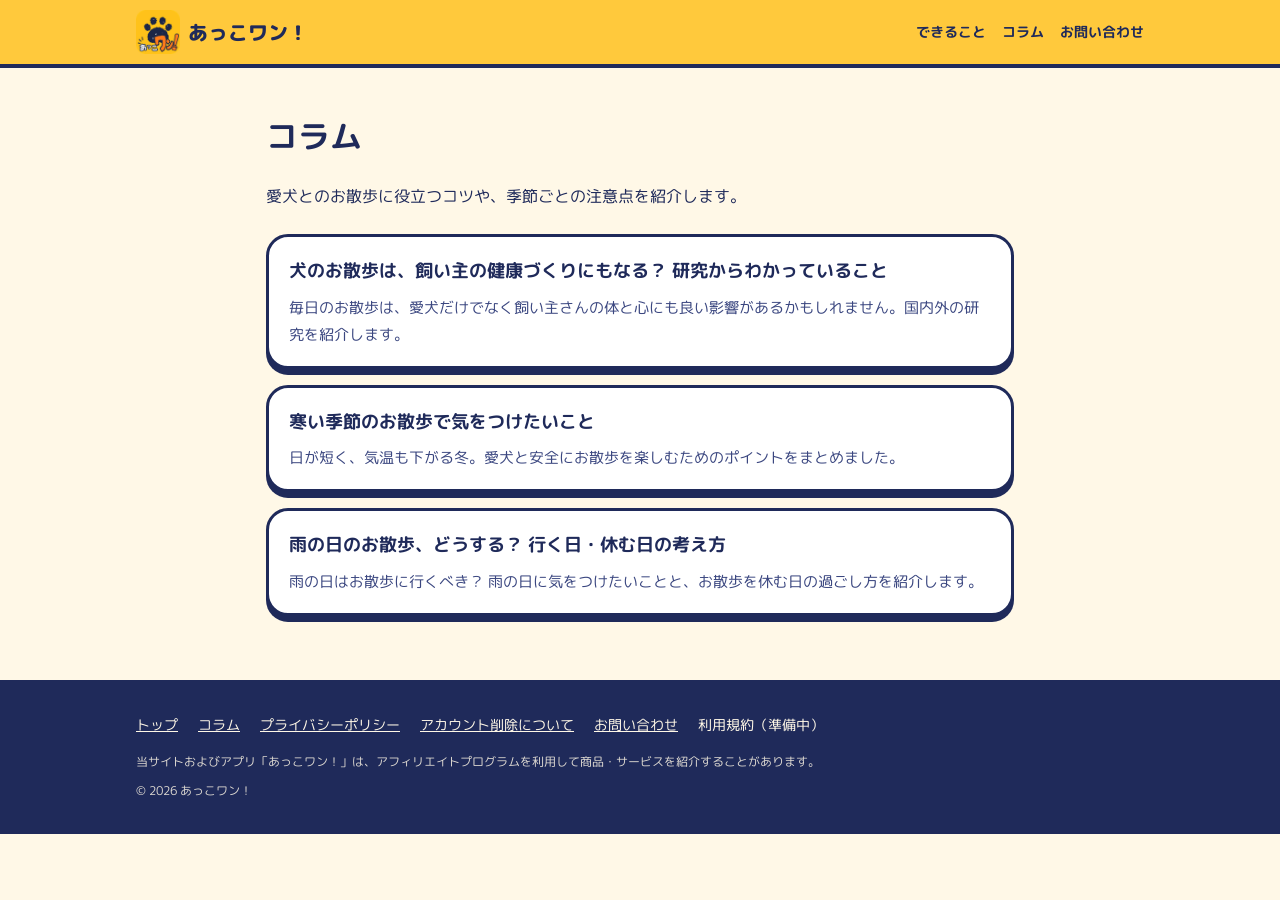
==== column/index.html @ 27e03a6c "Update the site to v8: contact, account deletion, privacy policy, columns Source: Downloads\akkowan-" ====
<!DOCTYPE html>
<html lang="ja">
<head>
  <meta charset="UTF-8">
  <meta name="viewport" content="width=device-width, initial-scale=1">
  <title>コラム｜あっこワン！</title>
  <meta name="description" content="愛犬とのお散歩に役立つコツや、季節ごとの注意点を紹介します。">
  <link rel="icon" href="../assets/favicon-48.png" type="image/png">
  <link rel="apple-touch-icon" href="../assets/apple-touch-icon.png">
  <link rel="preconnect" href="https://fonts.googleapis.com">
  <link rel="preconnect" href="https://fonts.gstatic.com" crossorigin>
  <link href="https://fonts.googleapis.com/css2?family=M+PLUS+Rounded+1c:wght@400;700;800&display=swap" rel="stylesheet">
  <link rel="stylesheet" href="../style.css">
</head>
<body>

<header class="site-header">
  <div class="wrap">
    <a class="brand" href="../index.html"><img src="../assets/icon-96.png" alt=""><span>あっこワン！</span></a>
    <nav class="nav" aria-label="メインメニュー">
      <a href="../index.html#features">できること</a>
      <a href="../column/index.html">コラム</a>
      <a href="../contact.html">お問い合わせ</a>
    </nav>
  </div>
</header>

<main class="doc">
  <h1>コラム</h1>
  <p>愛犬とのお散歩に役立つコツや、季節ごとの注意点を紹介します。</p>
  <div class="column-list">
    <a class="column-item" href="walk-and-owner-health.html">
      <h2>犬のお散歩は、飼い主の健康づくりにもなる？ 研究からわかっていること</h2>
      <p>毎日のお散歩は、愛犬だけでなく飼い主さんの体と心にも良い影響があるかもしれません。国内外の研究を紹介します。</p>
    </a>
    <a class="column-item" href="winter-walk.html">
      <h2>寒い季節のお散歩で気をつけたいこと</h2>
      <p>日が短く、気温も下がる冬。愛犬と安全にお散歩を楽しむためのポイントをまとめました。</p>
    </a>
    <a class="column-item" href="rainy-day-walk.html">
      <h2>雨の日のお散歩、どうする？ 行く日・休む日の考え方</h2>
      <p>雨の日はお散歩に行くべき？ 雨の日に気をつけたいことと、お散歩を休む日の過ごし方を紹介します。</p>
    </a>
  </div>
</main>

<footer class="site-footer">
  <div class="wrap">
    <div class="footer-links">
      <a href="../index.html">トップ</a>
      <a href="../column/index.html">コラム</a>
      <a href="../privacy.html">プライバシーポリシー</a>
      <a href="../delete-account.html">アカウント削除について</a>
      <a href="../contact.html">お問い合わせ</a>
      <span>利用規約（準備中）</span>
    </div>
    <p class="ad-note">当サイトおよびアプリ「あっこワン！」は、アフィリエイトプログラムを利用して商品・サービスを紹介することがあります。</p>
    <p class="copyright">&copy; 2026 あっこワン！</p>
  </div>
</footer>

</body>
</html>
---- style.css ----
/* あっこワン！ 公式サイト 共通スタイル（黄色×ネイビーの絵本風） */
:root {
  --yellow: #FFC93C;
  --yellow-soft: #FFE8A3;
  --cream: #FFF8E7;
  --navy: #1F2A5A;
  --navy-soft: #3B4780;
  --white: #FFFFFF;
  --radius: 22px;
  --shadow: 0 6px 0 var(--navy);
}

* { box-sizing: border-box; }

html { scroll-behavior: smooth; }

body {
  margin: 0;
  background: var(--cream);
  color: var(--navy);
  font-family: "M PLUS Rounded 1c", "Hiragino Maru Gothic ProN", "Hiragino Sans", "Meiryo", sans-serif;
  line-height: 1.8;
  font-size: 16px;
}

a { color: var(--navy); }

.wrap { max-width: 1040px; margin: 0 auto; padding: 0 16px; }

/* ヘッダー */
.site-header {
  background: var(--yellow);
  border-bottom: 4px solid var(--navy);
}
.site-header .wrap {
  display: flex; align-items: center; justify-content: space-between;
  gap: 12px; padding-top: 10px; padding-bottom: 10px;
}
.brand { display: flex; align-items: center; gap: 8px; text-decoration: none; font-weight: 800; font-size: 20px; }
.brand img { width: 44px; height: 44px; }
.nav { display: flex; gap: 16px; font-weight: 700; font-size: 14px; }
.nav a { text-decoration: none; }
.nav a:hover { text-decoration: underline; }

/* ヒーロー */
.hero { background: var(--yellow); padding: 48px 0 64px; position: relative; overflow: hidden; }
.hero .wrap { display: grid; grid-template-columns: 1.1fr 0.9fr; gap: 32px; align-items: center; }
.hero h1 { font-size: clamp(28px, 5vw, 46px); line-height: 1.35; margin: 0 0 12px; font-weight: 800; }
.nb { display: inline-block; }
.hero .catch { display: inline-block; background: var(--navy); color: var(--yellow); padding: 4px 14px; border-radius: 999px; font-weight: 800; margin-bottom: 16px; }
.hero p.lead { font-size: 17px; margin: 0 0 24px; }
.hero-logo { width: min(440px, 100%); justify-self: center; }

.btn {
  display: inline-block; text-decoration: none; font-weight: 800;
  background: var(--white); color: var(--navy);
  border: 3px solid var(--navy); border-radius: 999px;
  padding: 12px 26px; box-shadow: var(--shadow);
  transition: transform .1s, box-shadow .1s;
}
.btn:hover { transform: translateY(2px); box-shadow: 0 4px 0 var(--navy); }
.btn[aria-disabled="true"] { cursor: default; }
.btn-note { display: block; font-size: 13px; margin-top: 12px; }

/* 波の区切り */
.wave { display: block; width: 100%; height: 40px; margin-top: -1px; }

/* セクション */
section { padding: 56px 0; }
.section-title { text-align: center; font-size: clamp(22px, 4vw, 30px); margin: 0 0 8px; font-weight: 800; }
.section-sub { text-align: center; margin: 0 0 32px; color: var(--navy-soft); }

.features { display: grid; grid-template-columns: repeat(3, 1fr); gap: 20px; }
.card {
  background: var(--white); border: 3px solid var(--navy); border-radius: var(--radius);
  padding: 24px 20px; box-shadow: var(--shadow);
}
.card .icon {
  width: 56px; height: 56px; border-radius: 50%; background: var(--yellow);
  border: 3px solid var(--navy); display: grid; place-items: center; margin-bottom: 12px;
}
.card .icon svg { width: 28px; height: 28px; }
.card h3 { margin: 0 0 6px; font-size: 19px; }
.card p { margin: 0; font-size: 15px; }

/* 約束（プライバシー方針） */
.promise { background: var(--navy); color: var(--cream); }
.promise .section-title, .promise .section-sub { color: var(--cream); }
.promise-box {
  max-width: 720px; margin: 0 auto; background: var(--navy-soft);
  border: 3px dashed var(--yellow); border-radius: var(--radius); padding: 24px;
}
.promise-box ul { margin: 0; padding-left: 1.2em; }
.promise-box li { margin: 6px 0; }
.promise a { color: var(--yellow); }

/* スクリーンショット枠 */
.shots { display: flex; gap: 20px; justify-content: center; flex-wrap: wrap; }
.shot {
  width: 200px; aspect-ratio: 9 / 19; border: 4px solid var(--navy); border-radius: 28px;
  background: repeating-linear-gradient(45deg, var(--yellow-soft) 0 12px, var(--cream) 12px 24px);
  display: grid; place-items: center; text-align: center; font-weight: 700; font-size: 14px; padding: 12px;
}

/* 名前の由来 */
.origin { text-align: center; }
.origin .bubble {
  display: inline-block; background: var(--white); border: 3px solid var(--navy);
  border-radius: var(--radius); padding: 18px 26px; font-size: 18px; font-weight: 800; box-shadow: var(--shadow);
}

/* フッター */
.site-footer { background: var(--navy); color: var(--cream); padding: 32px 0; font-size: 14px; }
.site-footer a { color: var(--cream); }
.footer-links { display: flex; flex-wrap: wrap; gap: 8px 20px; margin-bottom: 14px; }
.ad-note { font-size: 12px; opacity: .85; margin: 0 0 8px; }
.copyright { font-size: 12px; opacity: .85; margin: 0; }

/* 規約・ポリシー本文 */
.doc { max-width: 780px; margin: 0 auto; padding: 40px 16px 64px; }
.doc h1 { font-size: clamp(24px, 4vw, 32px); margin: 0 0 8px; }
.doc .meta { color: var(--navy-soft); font-size: 14px; margin-bottom: 28px; }
.doc h2 {
  font-size: 19px; margin: 36px 0 10px; padding: 6px 14px;
  background: var(--yellow); border: 3px solid var(--navy); border-radius: 14px;
}
.doc h3 { font-size: 16px; margin: 20px 0 6px; }
.doc table { width: 100%; border-collapse: collapse; font-size: 15px; background: var(--white); }
.doc th, .doc td { border: 2px solid var(--navy); padding: 8px 10px; text-align: left; vertical-align: top; }
.doc th { background: var(--yellow-soft); width: 32%; }
.table-scroll { overflow-x: auto; }
.todo { background: #FFE0E0; border: 2px dashed #C0392B; color: #8E1E12; padding: 0 6px; border-radius: 6px; font-weight: 700; }
.callout {
  background: var(--white); border: 3px solid var(--navy); border-radius: var(--radius);
  padding: 16px 20px; margin: 16px 0;
}

/* お問い合わせフォーム枠 */
.form-frame {
  background: var(--white); border: 3px solid var(--navy); border-radius: var(--radius);
  padding: 16px; min-height: 160px;
}
.form-frame iframe { display: block; border: 0; }

/* コラム一覧 */
.column-list { display: grid; gap: 16px; margin-top: 24px; }
.column-item {
  display: block; text-decoration: none; background: var(--white);
  border: 3px solid var(--navy); border-radius: var(--radius); padding: 18px 20px;
  box-shadow: var(--shadow); transition: transform .1s, box-shadow .1s;
}
.column-item:hover { transform: translateY(2px); box-shadow: 0 4px 0 var(--navy); }
.column-item h2 { margin: 0 0 6px; padding: 0; background: none; border: 0; font-size: 18px; }
.column-item p { margin: 0; font-size: 15px; color: var(--navy-soft); }
.doc ul, .doc ol { padding-left: 1.4em; }

/* スマホ */
@media (max-width: 760px) {
  .hero { padding: 32px 0 48px; }
  .hero .wrap { grid-template-columns: 1fr; text-align: center; }
  .hero-logo { width: 280px; order: -1; }
  .features { grid-template-columns: 1fr; }
  .nav { gap: 12px; font-size: 13px; }
  .brand span { display: none; }
  .shot { width: 150px; }
  .doc th { width: 38%; }
}
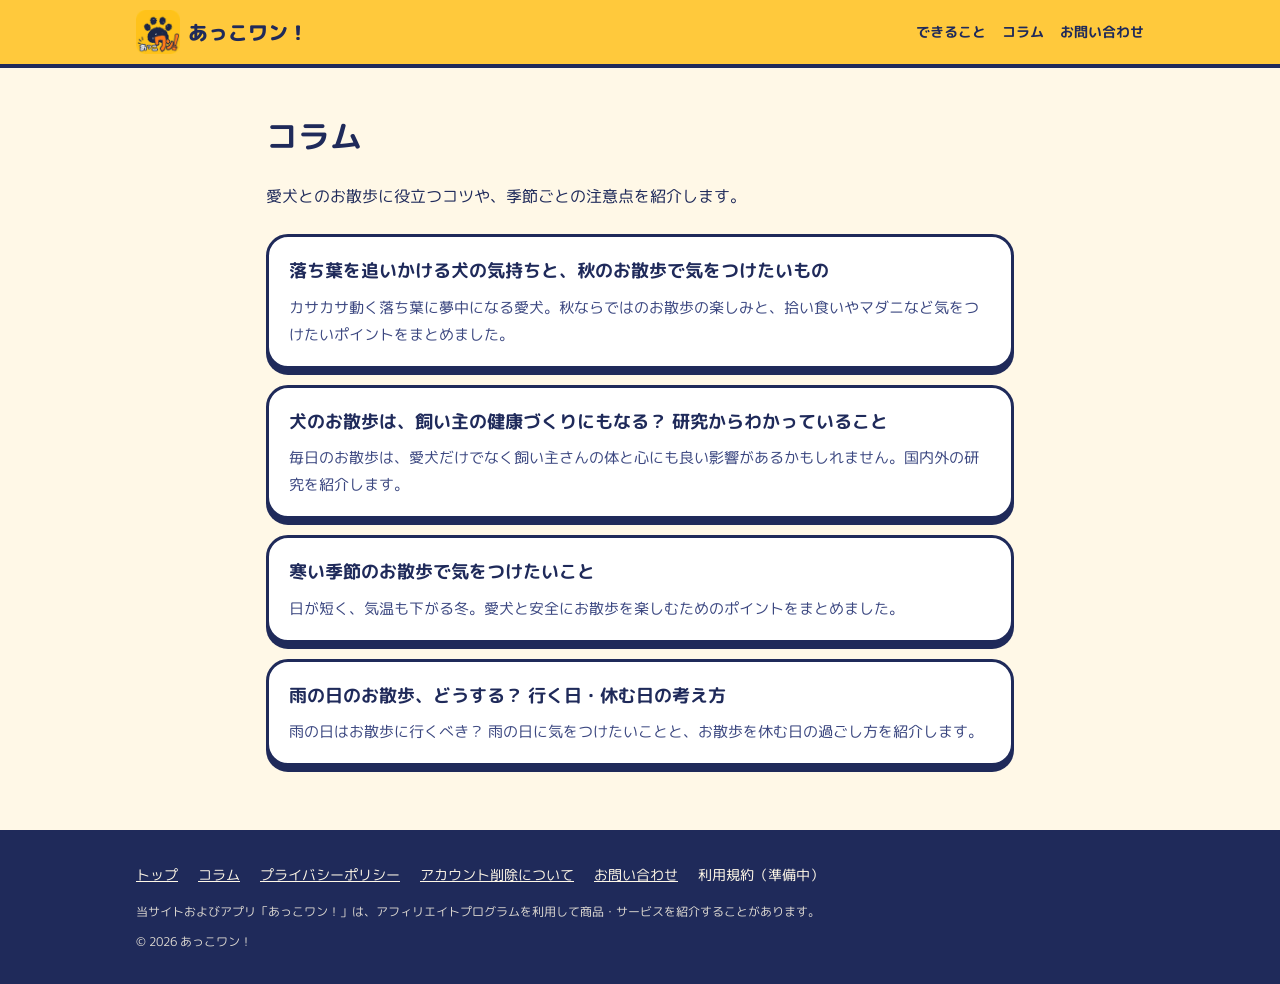
==== commit 73a95389: "Add autumn-leaves-walk" ====
--- a/column/index.html
+++ b/column/index.html
@@ -29,6 +29,10 @@
   <h1>コラム</h1>
   <p>愛犬とのお散歩に役立つコツや、季節ごとの注意点を紹介します。</p>
   <div class="column-list">
+    <a class="column-item" href="autumn-leaves-walk.html">
+      <h2>落ち葉を追いかける犬の気持ちと、秋のお散歩で気をつけたいもの</h2>
+      <p>カサカサ動く落ち葉に夢中になる愛犬。秋ならではのお散歩の楽しみと、拾い食いやマダニなど気をつけたいポイントをまとめました。</p>
+    </a>
     <a class="column-item" href="walk-and-owner-health.html">
       <h2>犬のお散歩は、飼い主の健康づくりにもなる？ 研究からわかっていること</h2>
       <p>毎日のお散歩は、愛犬だけでなく飼い主さんの体と心にも良い影響があるかもしれません。国内外の研究を紹介します。</p>
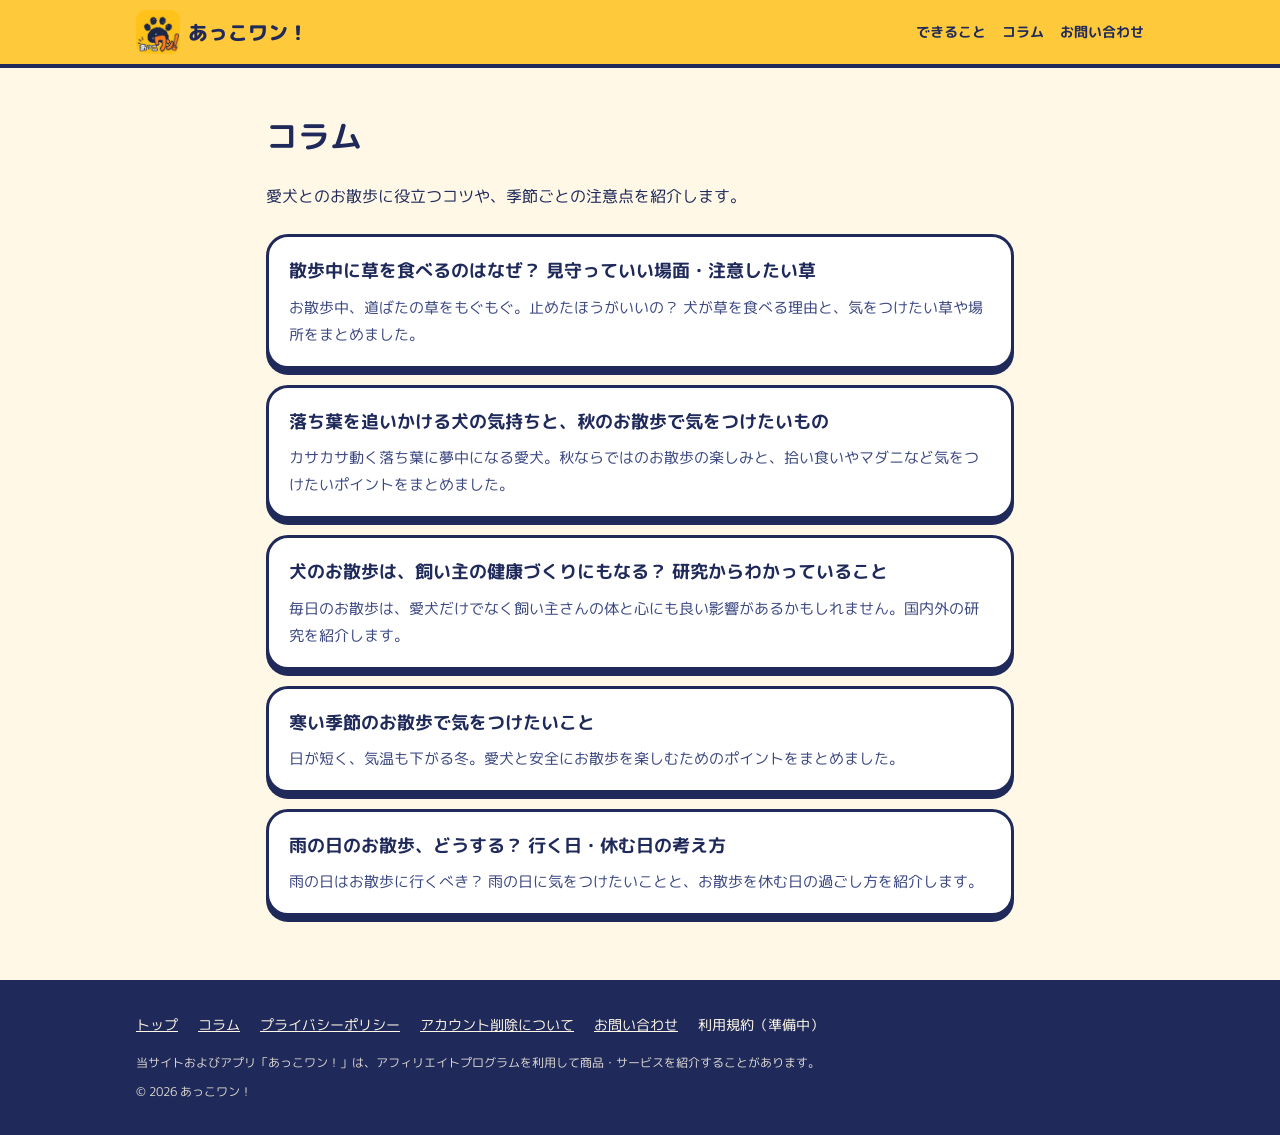
==== commit c05a72c4: "dog-eating-grass" ====
--- a/column/index.html
+++ b/column/index.html
@@ -29,6 +29,10 @@
   <h1>コラム</h1>
   <p>愛犬とのお散歩に役立つコツや、季節ごとの注意点を紹介します。</p>
   <div class="column-list">
+    <a class="column-item" href="dog-eating-grass.html">
+      <h2>散歩中に草を食べるのはなぜ？ 見守っていい場面・注意したい草</h2>
+      <p>お散歩中、道ばたの草をもぐもぐ。止めたほうがいいの？ 犬が草を食べる理由と、気をつけたい草や場所をまとめました。</p>
+    </a>
     <a class="column-item" href="autumn-leaves-walk.html">
       <h2>落ち葉を追いかける犬の気持ちと、秋のお散歩で気をつけたいもの</h2>
       <p>カサカサ動く落ち葉に夢中になる愛犬。秋ならではのお散歩の楽しみと、拾い食いやマダニなど気をつけたいポイントをまとめました。</p>
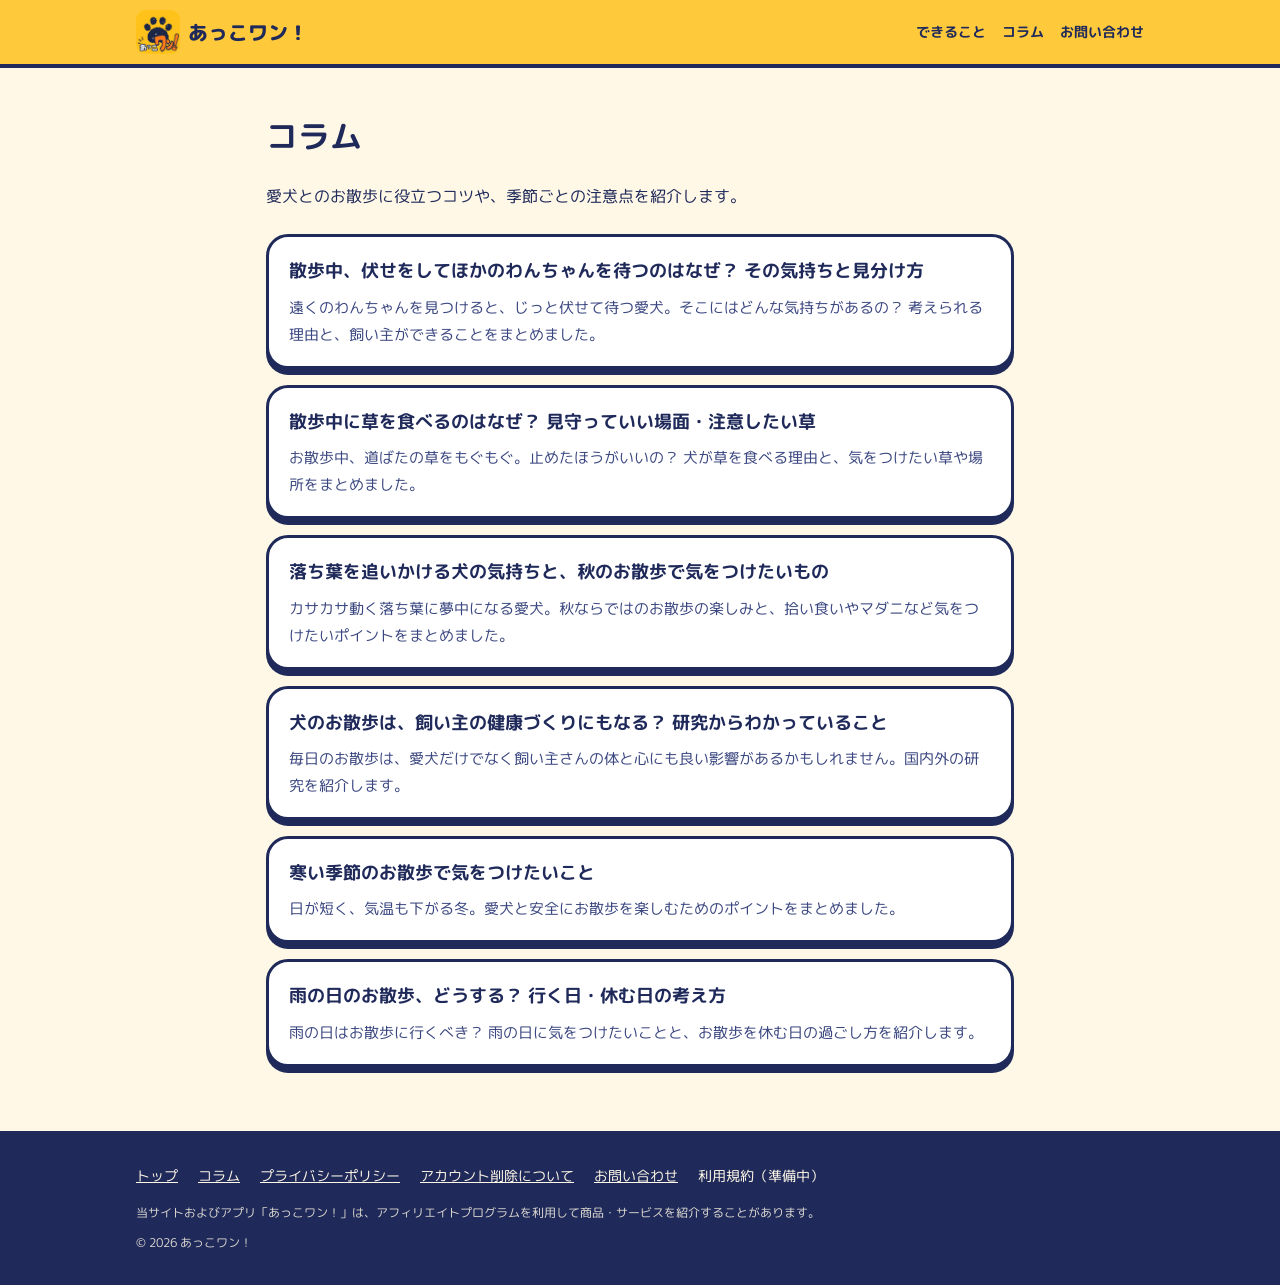
==== commit 68199c6d: "column add" ====
--- a/column/index.html
+++ b/column/index.html
@@ -29,6 +29,10 @@
   <h1>コラム</h1>
   <p>愛犬とのお散歩に役立つコツや、季節ごとの注意点を紹介します。</p>
   <div class="column-list">
+    <a class="column-item" href="lying-down-greeting.html">
+      <h2>散歩中、伏せをしてほかのわんちゃんを待つのはなぜ？ その気持ちと見分け方</h2>
+      <p>遠くのわんちゃんを見つけると、じっと伏せて待つ愛犬。そこにはどんな気持ちがあるの？ 考えられる理由と、飼い主ができることをまとめました。</p>
+    </a>
     <a class="column-item" href="dog-eating-grass.html">
       <h2>散歩中に草を食べるのはなぜ？ 見守っていい場面・注意したい草</h2>
       <p>お散歩中、道ばたの草をもぐもぐ。止めたほうがいいの？ 犬が草を食べる理由と、気をつけたい草や場所をまとめました。</p>
--- a/style.css
+++ b/style.css
@@ -154,6 +154,41 @@
 .column-item p { margin: 0; font-size: 15px; color: var(--navy-soft); }
 .doc ul, .doc ol { padding-left: 1.4em; }
 
+/* アフィリエイト商品カード
+   中の広告コード（もしもアフィリエイト）は変更禁止のため、見た目は外側の枠とCSSだけで整える */
+.pr-card {
+  position: relative; background: var(--white); border: 2px solid var(--navy); border-radius: 16px;
+  padding: 18px 16px 16px; margin: 16px 0 24px; overflow: hidden;
+}
+.pr-label {
+  position: absolute; top: 0; left: 14px; background: var(--navy); color: var(--yellow);
+  font-size: 12px; font-weight: 800; padding: 1px 10px; border-radius: 0 0 10px 10px; letter-spacing: .05em;
+}
+.pr-card > a {
+  display: block; color: var(--navy); font-size: 14px; font-weight: 700; line-height: 1.7; text-decoration: none;
+}
+.pr-card > a:hover { text-decoration: underline; }
+.pr-card > a img { float: left; width: 120px; height: 120px; object-fit: contain; margin: 4px 16px 4px 0; border-radius: 10px; }
+.pr-card > a br { display: none; }
+.pr-card > img { position: absolute; }
+@media (max-width: 480px) {
+  .pr-card > a img { float: none; display: block; margin: 6px auto 10px; width: 140px; height: 140px; }
+}
+
+.pr-card--image { display: flex; gap: 16px; align-items: center; }
+.pr-card-ad { flex: 0 0 auto; line-height: 0; }
+.pr-card-ad > a img { width: 120px; height: 120px; object-fit: contain; border-radius: 10px; }
+.pr-card-ad > img { position: absolute; }
+.pr-card-text { flex: 1 1 auto; min-width: 0; }
+.pr-card-text p { margin: 0; }
+.pr-card-name { font-weight: 800; font-size: 15px; line-height: 1.6; }
+.pr-card-desc { margin-top: 4px !important; font-size: 13px; color: var(--navy-soft); }
+.pr-card-hint { margin-top: 8px !important; font-size: 12px; color: var(--navy-soft); }
+@media (max-width: 480px) {
+  .pr-card--image { flex-direction: column; text-align: center; gap: 10px; }
+  .pr-card-ad > a img { width: 140px; height: 140px; }
+}
+
 /* スマホ */
 @media (max-width: 760px) {
   .hero { padding: 32px 0 48px; }
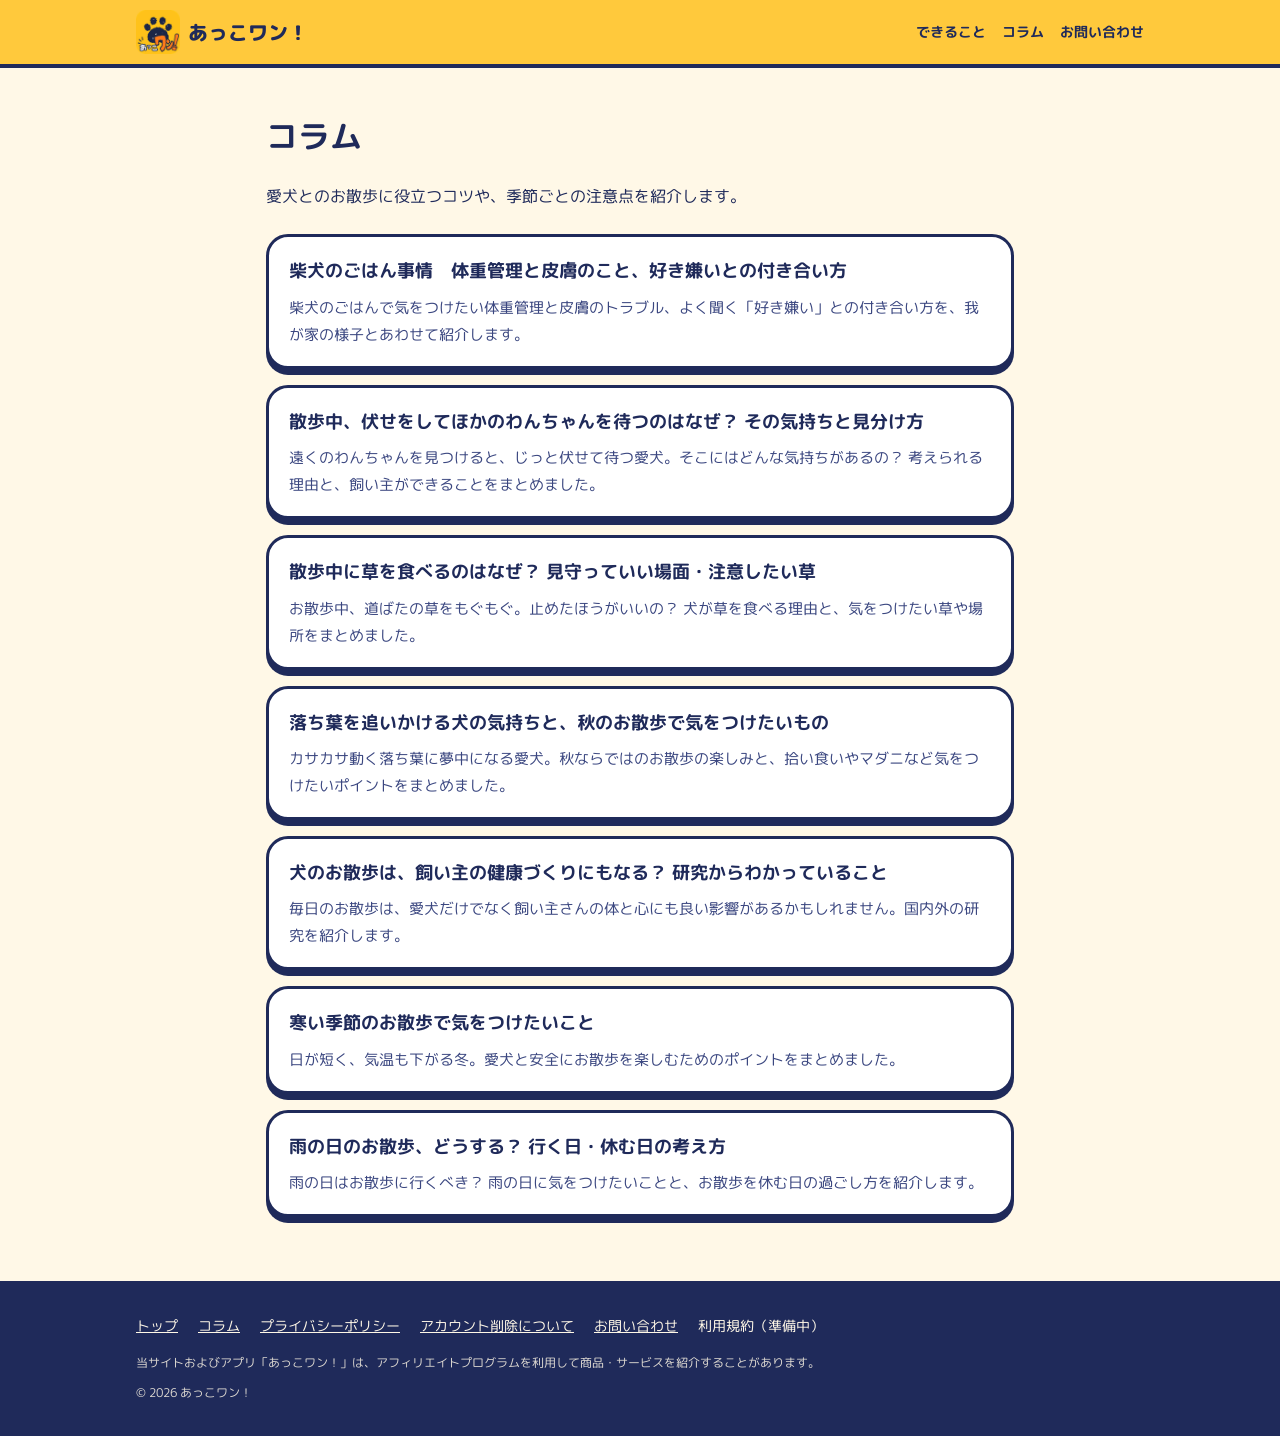
==== commit 2f8086c7: "column food" ====
--- a/column/index.html
+++ b/column/index.html
@@ -29,6 +29,10 @@
   <h1>コラム</h1>
   <p>愛犬とのお散歩に役立つコツや、季節ごとの注意点を紹介します。</p>
   <div class="column-list">
+    <a class="column-item" href="shiba-food.html">
+      <h2>柴犬のごはん事情　体重管理と皮膚のこと、好き嫌いとの付き合い方</h2>
+      <p>柴犬のごはんで気をつけたい体重管理と皮膚のトラブル、よく聞く「好き嫌い」との付き合い方を、我が家の様子とあわせて紹介します。</p>
+    </a>
     <a class="column-item" href="lying-down-greeting.html">
       <h2>散歩中、伏せをしてほかのわんちゃんを待つのはなぜ？ その気持ちと見分け方</h2>
       <p>遠くのわんちゃんを見つけると、じっと伏せて待つ愛犬。そこにはどんな気持ちがあるの？ 考えられる理由と、飼い主ができることをまとめました。</p>
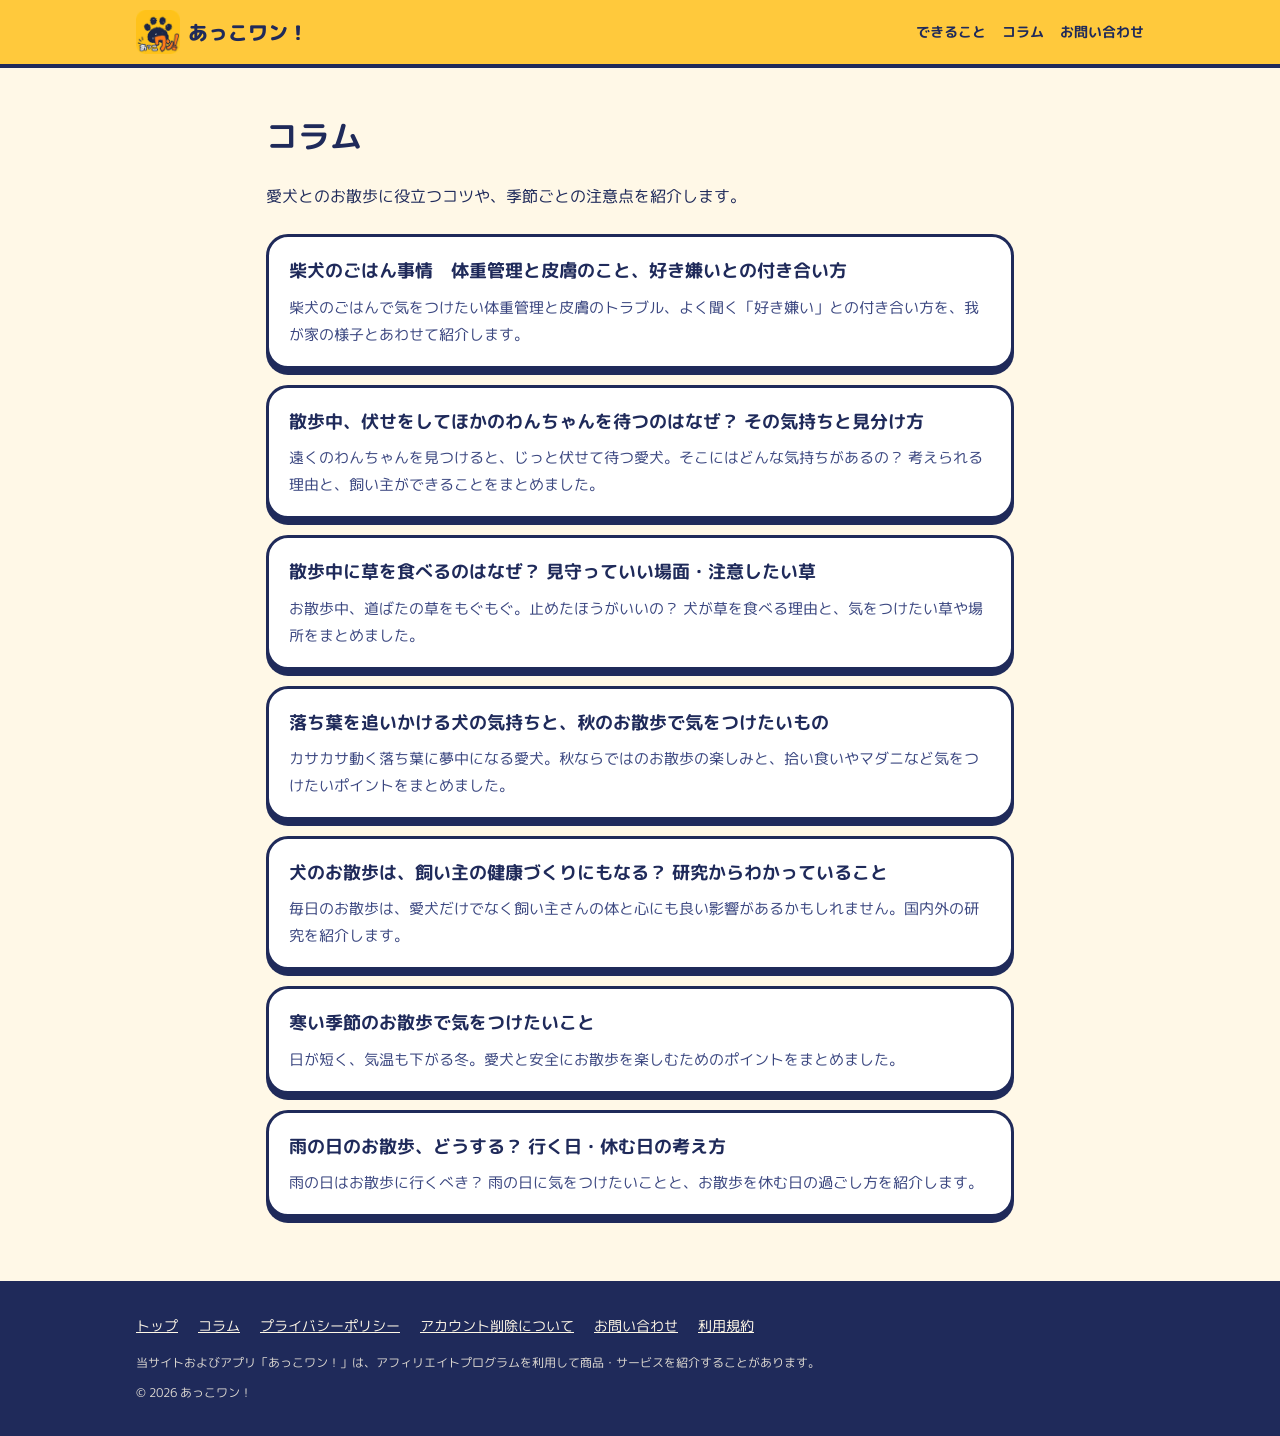
==== commit 2bafea9e: "terms add" ====
--- a/column/index.html
+++ b/column/index.html
@@ -68,12 +68,13 @@
       <a href="../privacy.html">プライバシーポリシー</a>
       <a href="../delete-account.html">アカウント削除について</a>
       <a href="../contact.html">お問い合わせ</a>
-      <span>利用規約（準備中）</span>
+      <a href="../terms.html">利用規約</a>
     </div>
     <p class="ad-note">当サイトおよびアプリ「あっこワン！」は、アフィリエイトプログラムを利用して商品・サービスを紹介することがあります。</p>
     <p class="copyright">&copy; 2026 あっこワン！</p>
   </div>
 </footer>
 
+<!-- Cloudflare Web Analytics --><script type='module' src='https://static.cloudflareinsights.com/beacon.min.js' data-cf-beacon='{"token": "1a6c80f994b9474c85d009baa521db82"}'></script><!-- End Cloudflare Web Analytics -->
 </body>
 </html>
--- a/style.css
+++ b/style.css
@@ -189,6 +189,16 @@
   .pr-card-ad > a img { width: 140px; height: 140px; }
 }
 
+/* バナー広告（320×100、300×250、468×60 など）。中の広告コードは変更せず、外側のクラスで並びだけ整える。
+   バナー本来の大きさで表示し、枠より大きいときだけ枠の幅に縮める */
+.pr-card.pr-card--banner > a img {
+  float: none; display: block; width: auto; max-width: 100%; height: auto;
+  object-fit: contain; margin: 10px auto 0; border-radius: 6px;
+}
+@media (max-width: 480px) {
+  .pr-card.pr-card--banner > a img { width: auto; max-width: 100%; height: auto; margin: 10px auto 0; }
+}
+
 /* スマホ */
 @media (max-width: 760px) {
   .hero { padding: 32px 0 48px; }
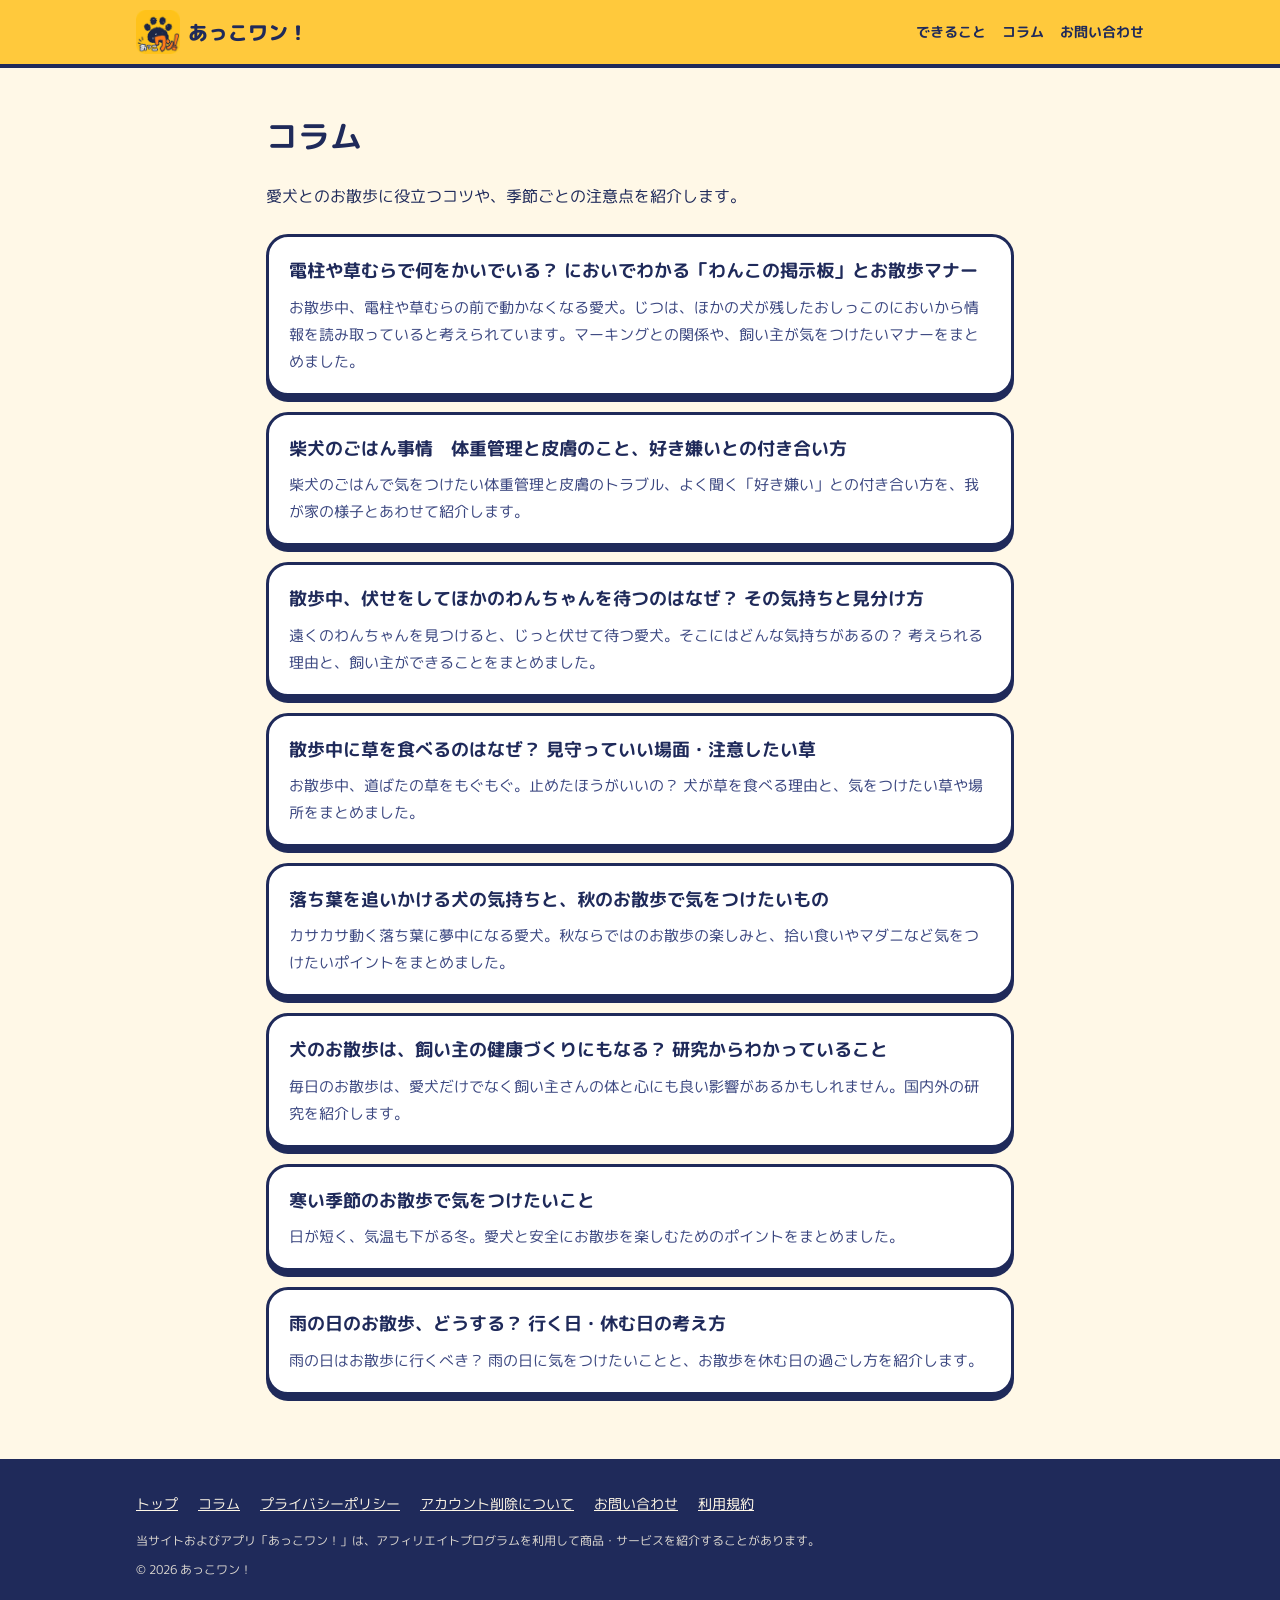
==== commit 6aaa8058: "sniffing-poles" ====
--- a/column/index.html
+++ b/column/index.html
@@ -29,6 +29,10 @@
   <h1>コラム</h1>
   <p>愛犬とのお散歩に役立つコツや、季節ごとの注意点を紹介します。</p>
   <div class="column-list">
+    <a class="column-item" href="sniffing-poles.html">
+      <h2>電柱や草むらで何をかいでいる？ においでわかる「わんこの掲示板」とお散歩マナー</h2>
+      <p>お散歩中、電柱や草むらの前で動かなくなる愛犬。じつは、ほかの犬が残したおしっこのにおいから情報を読み取っていると考えられています。マーキングとの関係や、飼い主が気をつけたいマナーをまとめました。</p>
+    </a>
     <a class="column-item" href="shiba-food.html">
       <h2>柴犬のごはん事情　体重管理と皮膚のこと、好き嫌いとの付き合い方</h2>
       <p>柴犬のごはんで気をつけたい体重管理と皮膚のトラブル、よく聞く「好き嫌い」との付き合い方を、我が家の様子とあわせて紹介します。</p>
